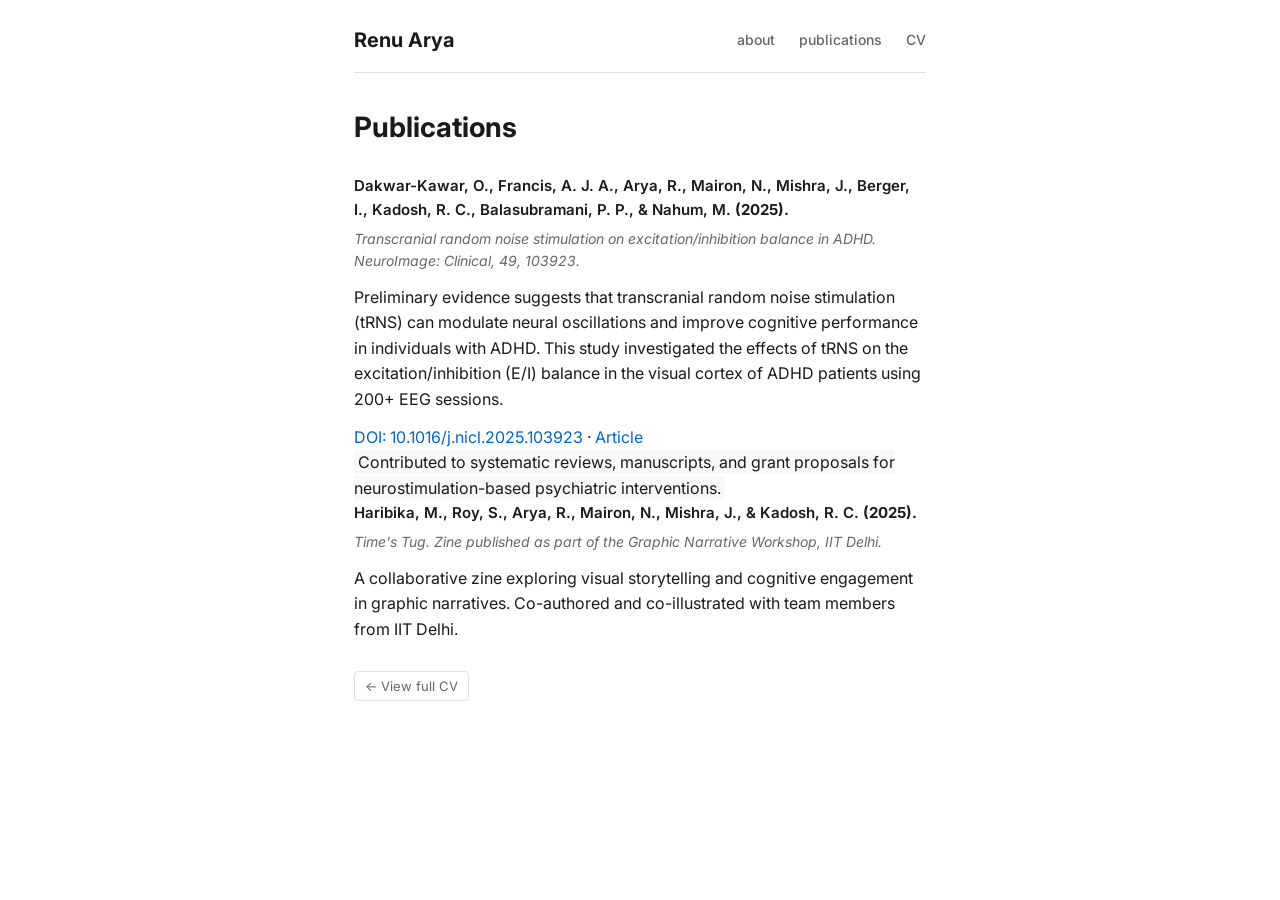
==== publications.html @ 66cce2c5 "Add clean minimalist portfolio with HTML pages, CSS, and publications" ====
<!doctype html>
<html lang="en">
<head>
  <meta charset="utf-8">
  <meta name="viewport" content="width=device-width, initial-scale=1">
  <title>Publications — Renu Arya</title>
  <meta name="description" content="Publications by Renu Arya">
  <link rel="icon" href="data:image/svg+xml,%3Csvg xmlns='http://www.w3.org/2000/svg' viewBox='0 0 100 100'%3E%3Ctext y='75' font-size='70' fill='%23000'%3E%C2%A7%3C/text%3E%3C/svg%3E">
  <link href="https://fonts.googleapis.com/css2?family=Inter:wght@300;400;500;600;700&display=swap" rel="stylesheet">
  <style>
    :root {
      --bg: #ffffff;
      --text: #1a1a1a;
      --muted: #666666;
      --border: #e0e0e0;
      --link: #0066cc;
      --max-width: 620px;
    }
    * { margin: 0; padding: 0; box-sizing: border-box; }
    body {
      background: var(--bg);
      color: var(--text);
      font-family: 'Inter', -apple-system, BlinkMacSystemFont, sans-serif;
      line-height: 1.6;
      font-size: 16px;
    }
    .shell-wide {
      width: 100%;
      max-width: var(--max-width);
      margin: 0 auto;
      padding: 24px;
    }
    .topbar {
      display: flex;
      justify-content: space-between;
      align-items: center;
      border-bottom: 1px solid var(--border);
      padding-bottom: 16px;
      margin-bottom: 32px;
    }
    .mark {
      font-size: 20px;
      font-weight: 700;
      color: var(--text);
      text-decoration: none;
    }
    nav a {
      color: var(--muted);
      text-decoration: none;
      font-size: 14px;
      font-weight: 500;
      margin-left: 20px;
    }
    nav a:hover { color: var(--text); }
    h1 { font-size: 28px; font-weight: 700; margin-bottom: 24px; }
    h2 { font-size: 18px; font-weight: 600; margin: 24px 0 8px; }
    h3 { font-size: 15px; font-weight: 600; margin-bottom: 6px; }
    .authors { color: var(--muted); font-size: 14px; margin-bottom: 4px; }
    .venue { color: var(--muted); font-size: 14px; font-style: italic; margin-bottom: 8px; }
    .abstract { margin: 12px 0; }
    .highlight { background: #f8f8f8; padding: 2px 4px; border-radius: 3px; }
    .cv-link {
      display: inline-block;
      font-size: 13px;
      color: var(--muted);
      border: 1px solid var(--border);
      padding: 4px 10px;
      border-radius: 4px;
      margin-top: 16px;
    }
    .cv-link:hover { background: #f5f5f5; }
    a { color: var(--link); text-decoration: none; }
    a:hover { text-decoration: underline; }
  </style>
</head>
<body>
  <div class="shell-wide">
    <header class="topbar">
      <a class="mark" href="./">Renu Arya</a>
      <nav>
        <a href="./">about</a>
        <a href="publications.html" class="active">publications</a>
        <a href="cv.pdf" class="class="cv-link" target="_blank" rel="noopener">CV</a>
      </nav>
    </header>

    <h1>Publications</h1>

    <div class="post">
      <h3>Dakwar-Kawar, O., Francis, A. J. A., Arya, R., Mairon, N., Mishra, J., Berger, I., Kadosh, R. C., Balasubramani, P. P., & Nahum, M. <strong>(2025).</strong></h3>
      <div class="venue">
        <em>Transcranial random noise stimulation on excitation/inhibition balance in ADHD.</em> NeuroImage: Clinical, 49, 103923.
      </div>
      <div class="abstract">
        Preliminary evidence suggests that transcranial random noise stimulation (tRNS) can modulate neural oscillations
        and improve cognitive performance in individuals with ADHD. This study investigated the effects of tRNS on the
        excitation/inhibition (E/I) balance in the visual cortex of ADHD patients using 200+ EEG sessions.
      </div>
      <p>
        <a href="https://doi.org/10.1016/j.nicl.2025.103923" target="_blank">DOI: 10.1016/j.nicl.2025.103923</a>
        · <a href="https://link.springer.com/article/10.1016/j.nicl.2025.103923" target="_blank">Article</a>
      </p>
      <span class="highlight">Contributed to systematic reviews, manuscripts, and grant proposals for neurostimulation-based psychiatric interventions.</span>
    </div>

    <div class="post">
      <h3>Haribika, M., Roy, S., Arya, R., Mairon, N., Mishra, J., & Kadosh, R. C. <strong>(2025).</strong></h3>
      <div class="venue">
        <em>Time's Tug.</em> Zine published as part of the Graphic Narrative Workshop, IIT Delhi.
      </div>
      <div class="abstract">
        A collaborative zine exploring visual storytelling and cognitive engagement in graphic narratives. Co-authored and
        co-illustrated with team members from IIT Delhi.
      </div>
    </div>

    <a href="cv.pdf" class="cv-link" target="_blank" rel="noopener">← View full CV</a>
  </div>
</body>
</html>
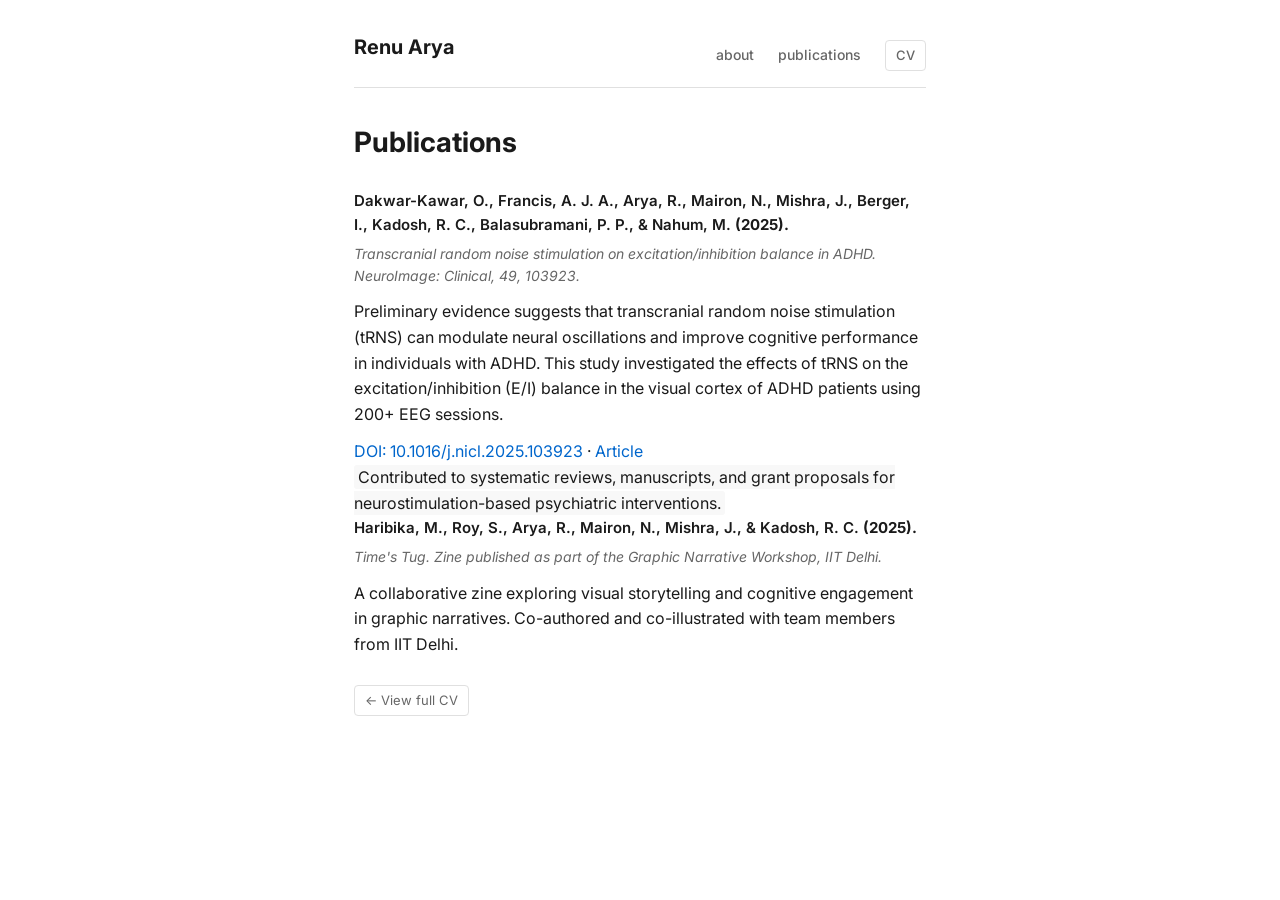
==== commit 1f6aa617: "Add CV markdown file and fix HTML/CSS references" ====
--- a/publications.html
+++ b/publications.html
@@ -80,7 +80,7 @@
       <nav>
         <a href="./">about</a>
         <a href="publications.html" class="active">publications</a>
-        <a href="cv.pdf" class="class="cv-link" target="_blank" rel="noopener">CV</a>
+        <a href="cv.md" class="cv-link" target="_blank" rel="noopener">CV</a>
       </nav>
     </header>
 
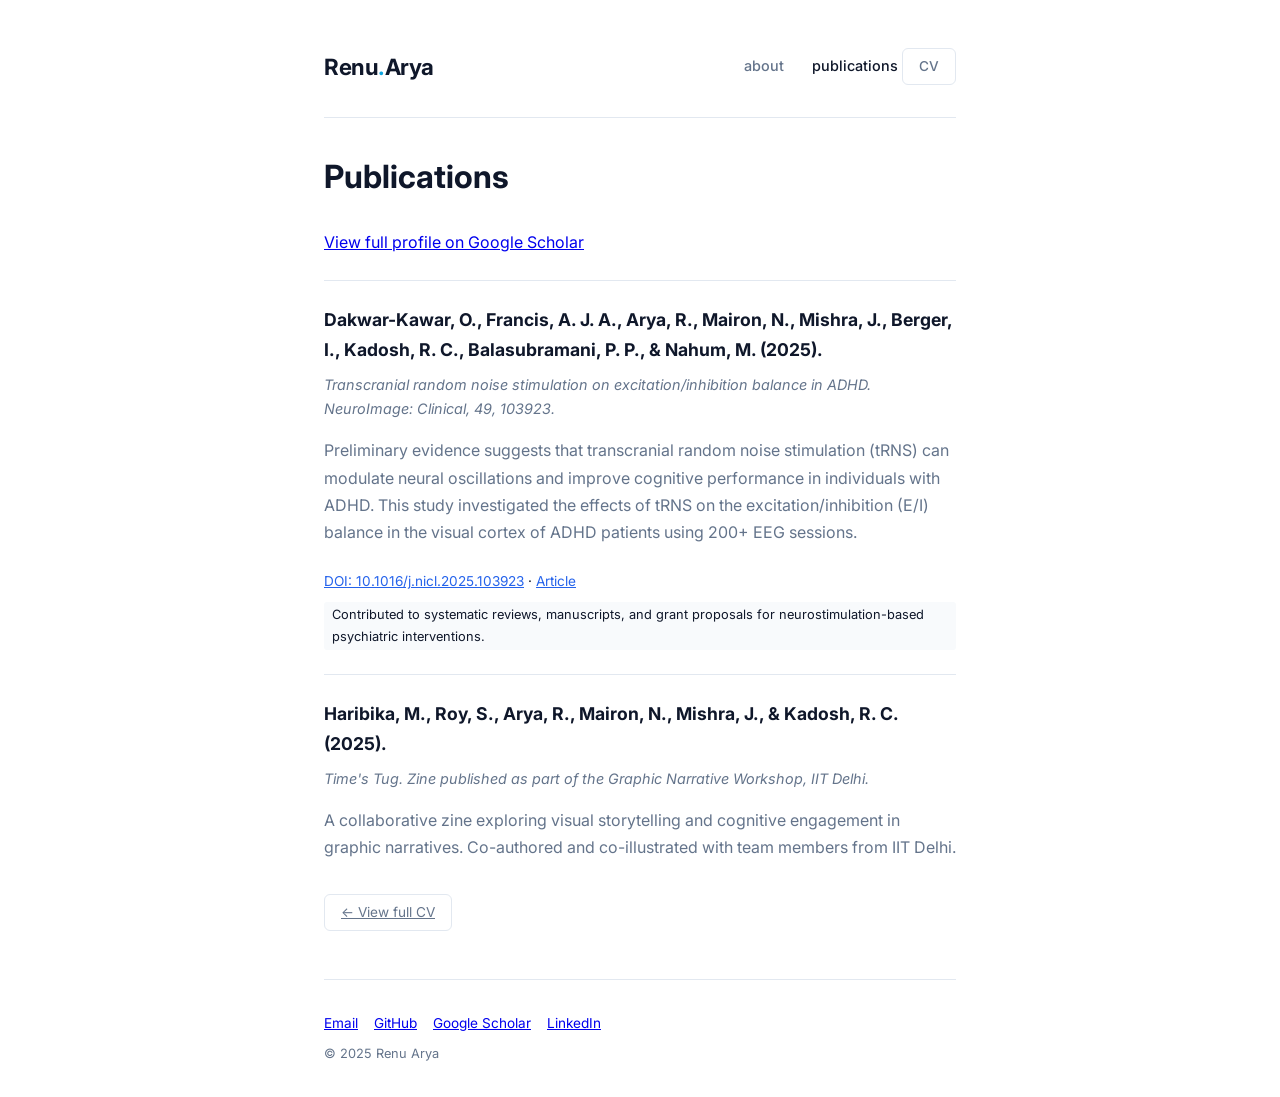
==== commit 4e0309c4: "Restyle portfolio: elegant B&W design with social links (Scholar, GitHub, LinkedIn) - Enhanced typog" ====
--- a/publications.html
+++ b/publications.html
@@ -4,31 +4,36 @@
   <meta charset="utf-8">
   <meta name="viewport" content="width=device-width, initial-scale=1">
   <title>Publications — Renu Arya</title>
-  <meta name="description" content="Publications by Renu Arya">
+  <meta name="description" content="Publications by Renu Arya - Cognitive Science Researcher">
   <link rel="icon" href="data:image/svg+xml,%3Csvg xmlns='http://www.w3.org/2000/svg' viewBox='0 0 100 100'%3E%3Ctext y='75' font-size='70' fill='%23000'%3E%C2%A7%3C/text%3E%3C/svg%3E">
+  <link rel="preconnect" href="https://fonts.googleapis.com">
+  <link rel="preconnect" href="https://fonts.gstatic.com" crossorigin>
   <link href="https://fonts.googleapis.com/css2?family=Inter:wght@300;400;500;600;700&display=swap" rel="stylesheet">
   <style>
     :root {
       --bg: #ffffff;
-      --text: #1a1a1a;
-      --muted: #666666;
-      --border: #e0e0e0;
-      --link: #0066cc;
-      --max-width: 620px;
+      --text: #0f172a;
+      --muted: #64748b;
+      --border: #e2e8f0;
+      --border-dark: #cbd5e1;
+      --link: #2563eb;
+      --link-hover: #1d4ed8;
+      --accent: #0ea5e0;
+      --max-width: 680px;
     }
     * { margin: 0; padding: 0; box-sizing: border-box; }
     body {
       background: var(--bg);
       color: var(--text);
       font-family: 'Inter', -apple-system, BlinkMacSystemFont, sans-serif;
-      line-height: 1.6;
+      line-height: 1.7;
       font-size: 16px;
     }
     .shell-wide {
       width: 100%;
       max-width: var(--max-width);
       margin: 0 auto;
-      padding: 24px;
+      padding: 32px 24px;
     }
     .topbar {
       display: flex;
@@ -39,44 +44,58 @@
       margin-bottom: 32px;
     }
     .mark {
-      font-size: 20px;
+      font-size: 1.4rem;
       font-weight: 700;
       color: var(--text);
       text-decoration: none;
+      letter-spacing: -0.5px;
     }
+    .mark .dot { color: var(--accent); }
     nav a {
       color: var(--muted);
       text-decoration: none;
-      font-size: 14px;
+      font-size: 0.9rem;
       font-weight: 500;
-      margin-left: 20px;
+      margin-left: 1.5rem;
     }
     nav a:hover { color: var(--text); }
-    h1 { font-size: 28px; font-weight: 700; margin-bottom: 24px; }
-    h2 { font-size: 18px; font-weight: 600; margin: 24px 0 8px; }
-    h3 { font-size: 15px; font-weight: 600; margin-bottom: 6px; }
-    .authors { color: var(--muted); font-size: 14px; margin-bottom: 4px; }
-    .venue { color: var(--muted); font-size: 14px; font-style: italic; margin-bottom: 8px; }
-    .abstract { margin: 12px 0; }
-    .highlight { background: #f8f8f8; padding: 2px 4px; border-radius: 3px; }
+    nav a.active { color: var(--text); }
+    h1 { font-size: 2rem; margin-bottom: 1.5rem; }
+    h2 { font-size: 1.3rem; margin: 2rem 0 1rem; }
+    h3 { font-size: 1.1rem; margin-bottom: 0.5rem; color: var(--text); }
+    .venue { color: var(--muted); font-size: 0.9rem; font-style: italic; margin-bottom: 0.5rem; }
+    .abstract { margin: 1rem 0; color: var(--muted); }
+    .highlight { background: #f8fafc; padding: 2px 6px; border-radius: 3px; }
+    .pub-link {
+      display: inline-block;
+      font-size: 0.85rem;
+      margin-top: 0.5rem;
+    }
+    .pub-link a { color: var(--link); }
+    .divider { height: 1px; background: var(--border); margin: 1.5rem 0; }
     .cv-link {
       display: inline-block;
-      font-size: 13px;
+      font-size: 0.85rem;
       color: var(--muted);
       border: 1px solid var(--border);
-      padding: 4px 10px;
-      border-radius: 4px;
-      margin-top: 16px;
+      padding: 6px 16px;
+      border-radius: 6px;
+      margin: 1rem 0;
     }
-    .cv-link:hover { background: #f5f5f5; }
-    a { color: var(--link); text-decoration: none; }
-    a:hover { text-decoration: underline; }
+    .footer-links { display: flex; gap: 1rem; margin: 0.5rem 0; }
+    footer {
+      border-top: 1px solid var(--border);
+      padding-top: 1.5rem;
+      margin-top: 2rem;
+      color: var(--muted);
+      font-size: 0.85rem;
+    }
   </style>
 </head>
 <body>
   <div class="shell-wide">
     <header class="topbar">
-      <a class="mark" href="./">Renu Arya</a>
+      <a class="mark" href="./">Renu<span class="dot">.</span>Arya</a>
       <nav>
         <a href="./">about</a>
         <a href="publications.html" class="active">publications</a>
@@ -86,35 +105,58 @@
 
     <h1>Publications</h1>
 
-    <div class="post">
-      <h3>Dakwar-Kawar, O., Francis, A. J. A., Arya, R., Mairon, N., Mishra, J., Berger, I., Kadosh, R. C., Balasubramani, P. P., & Nahum, M. <strong>(2025).</strong></h3>
+    <p style="margin-bottom: 1.5rem; color: var(--muted);">
+      <a href="https://scholar.google.com/citations?hl=en&user=OG6-NsIAAAAJ" target="_blank" rel="noopener">View full profile on Google Scholar</a>
+    </p>
+
+    <div class="divider"></div>
+
+    <div>
+      <h3>Dakwar-Kawar, O., Francis, A. J. A., Arya, R., Mairon, N., Mishra, J., Berger, I., Kadosh, R. C., Balasubramani, P. P., & Nahum, M. (2025).</h3>
       <div class="venue">
-        <em>Transcranial random noise stimulation on excitation/inhibition balance in ADHD.</em> NeuroImage: Clinical, 49, 103923.
+        <em>Transcranial random noise stimulation on excitation/inhibition balance in ADHD.</em>
+        NeuroImage: Clinical, 49, 103923.
       </div>
       <div class="abstract">
         Preliminary evidence suggests that transcranial random noise stimulation (tRNS) can modulate neural oscillations
         and improve cognitive performance in individuals with ADHD. This study investigated the effects of tRNS on the
         excitation/inhibition (E/I) balance in the visual cortex of ADHD patients using 200+ EEG sessions.
       </div>
-      <p>
-        <a href="https://doi.org/10.1016/j.nicl.2025.103923" target="_blank">DOI: 10.1016/j.nicl.2025.103923</a>
-        · <a href="https://link.springer.com/article/10.1016/j.nicl.2025.103923" target="_blank">Article</a>
-      </p>
-      <span class="highlight">Contributed to systematic reviews, manuscripts, and grant proposals for neurostimulation-based psychiatric interventions.</span>
+      <div class="pub-link">
+        <a href="https://doi.org/10.1016/j.nicl.2025.103923" target="_blank">DOI: 10.1016/j.nicl.2025.103923</a> ·
+        <a href="https://www.sciencedirect.com/science/article/pii/S2213158225001234" target="_blank">Article</a>
+      </div>
+      <div class="highlight" style="margin-top: 0.5rem; display: inline-block; padding: 2px 8px; font-size: 0.8rem;">
+        Contributed to systematic reviews, manuscripts, and grant proposals for neurostimulation-based psychiatric interventions.
+      </div>
     </div>
 
-    <div class="post">
-      <h3>Haribika, M., Roy, S., Arya, R., Mairon, N., Mishra, J., & Kadosh, R. C. <strong>(2025).</strong></h3>
+    <div class="divider"></div>
+
+    <div>
+      <h3>Haribika, M., Roy, S., Arya, R., Mairon, N., Mishra, J., & Kadosh, R. C. (2025).</h3>
       <div class="venue">
         <em>Time's Tug.</em> Zine published as part of the Graphic Narrative Workshop, IIT Delhi.
       </div>
       <div class="abstract">
-        A collaborative zine exploring visual storytelling and cognitive engagement in graphic narratives. Co-authored and
-        co-illustrated with team members from IIT Delhi.
+        A collaborative zine exploring visual storytelling and cognitive engagement in graphic narratives.
+        Co-authored and co-illustrated with team members from IIT Delhi.
       </div>
     </div>
 
-    <a href="cv.pdf" class="cv-link" target="_blank" rel="noopener">← View full CV</a>
+    <a href="cv.md" class="cv-link" target="_blank" rel="noopener">← View full CV</a>
+
+    <footer>
+      <div class="footer-links">
+        <a href="mailto:renu@iitdalumni.com">Email</a>
+        <a href="https://github.com/RenuArya" target="_blank" rel="noopener">GitHub</a>
+        <a href="https://scholar.google.com/citations?hl=en&user=OG6-NsIAAAAJ" target="_blank" rel="noopener">Google Scholar</a>
+        <a href="https://www.linkedin.com/in/renuarya07/" target="_blank" rel="noopener">LinkedIn</a>
+      </div>
+      <div style="margin-top: 0.25rem; font-size: 0.8rem;">
+        &copy; 2025 Renu Arya
+      </div>
+    </footer>
   </div>
 </body>
 </html>
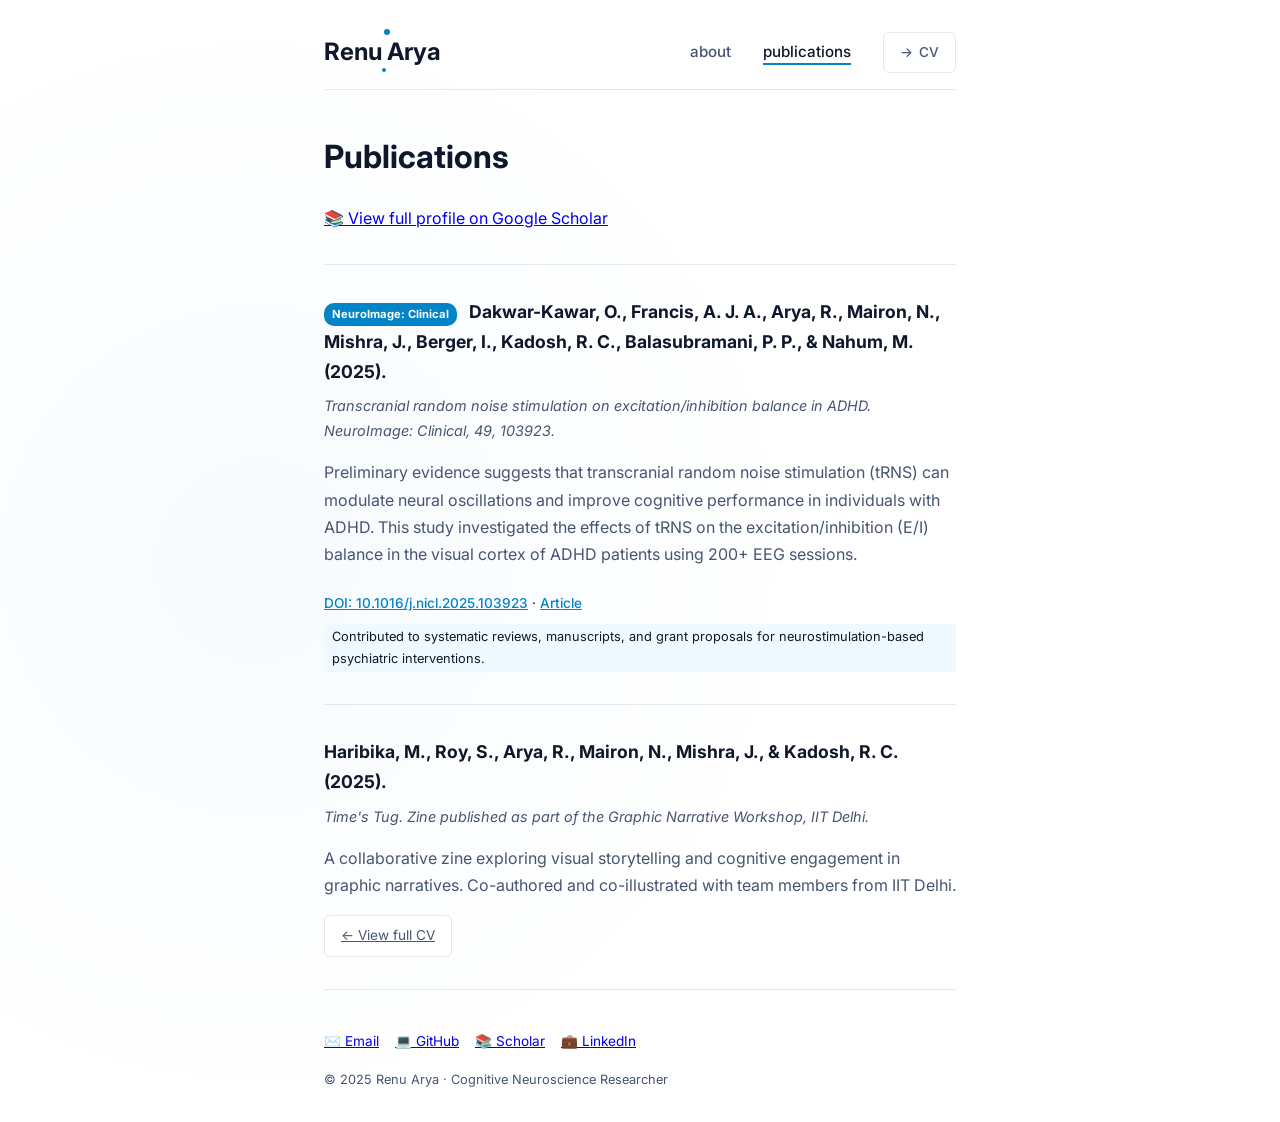
==== commit f4ab2a39: "Redesign portfolio with neuroscience theme - Added brain-inspired design elements (neuron icon, subt" ====
--- a/publications.html
+++ b/publications.html
@@ -4,115 +4,90 @@
   <meta charset="utf-8">
   <meta name="viewport" content="width=device-width, initial-scale=1">
   <title>Publications — Renu Arya</title>
-  <meta name="description" content="Publications by Renu Arya - Cognitive Science Researcher">
-  <link rel="icon" href="data:image/svg+xml,%3Csvg xmlns='http://www.w3.org/2000/svg' viewBox='0 0 100 100'%3E%3Ctext y='75' font-size='70' fill='%23000'%3E%C2%A7%3C/text%3E%3C/svg%3E">
-  <link rel="preconnect" href="https://fonts.googleapis.com">
-  <link rel="preconnect" href="https://fonts.gstatic.com" crossorigin>
+  <meta name="description" content="Neuroscience publications by Renu Arya">
+  <link rel="icon" href="data:image/svg+xml,%3Csvg xmlns='http://www.w3.org/2000/svg' viewBox='0 0 100 100'%3E%3Cpath fill='%23000' d='M50,15 C60,10 70,20 80,15 C75,25 80,35 70,40 C80,40 85,50 80,55 C75,60 65,55 60,60 C65,70 55,75 50,70 C45,75 35,70 40,60 C35,55 40,50 45,40 C30,35 35,25 40,15 C50,20 60,10 50,15 Z'/%3E%3C/svg%3E">
   <link href="https://fonts.googleapis.com/css2?family=Inter:wght@300;400;500;600;700&display=swap" rel="stylesheet">
   <style>
     :root {
       --bg: #ffffff;
       --text: #0f172a;
-      --muted: #64748b;
+      --muted: #475571;
       --border: #e2e8f0;
-      --border-dark: #cbd5e1;
-      --link: #2563eb;
-      --link-hover: #1d4ed8;
-      --accent: #0ea5e0;
+      --accent: #0284c7;
+      --link: #0284c7;
+      --link-hover: #0369a1;
       --max-width: 680px;
     }
     * { margin: 0; padding: 0; box-sizing: border-box; }
     body {
       background: var(--bg);
       color: var(--text);
-      font-family: 'Inter', -apple-system, BlinkMacSystemFont, sans-serif;
+      font-family: 'Inter', sans-serif;
       line-height: 1.7;
       font-size: 16px;
+      background-image: radial-gradient(circle at 20% 50%, rgba(2, 132, 196, 0.03) 0%, transparent 50%);
     }
-    .shell-wide {
-      width: 100%;
-      max-width: var(--max-width);
-      margin: 0 auto;
-      padding: 32px 24px;
-    }
-    .topbar {
-      display: flex;
-      justify-content: space-between;
-      align-items: center;
-      border-bottom: 1px solid var(--border);
-      padding-bottom: 16px;
-      margin-bottom: 32px;
-    }
-    .mark {
-      font-size: 1.4rem;
-      font-weight: 700;
-      color: var(--text);
-      text-decoration: none;
-      letter-spacing: -0.5px;
-    }
-    .mark .dot { color: var(--accent); }
-    nav a {
-      color: var(--muted);
-      text-decoration: none;
-      font-size: 0.9rem;
-      font-weight: 500;
-      margin-left: 1.5rem;
-    }
+    .shell-wide { max-width: var(--max-width); margin: 0 auto; padding: 32px 24px; width: 100%; }
+    .topbar { display: flex; justify-content: space-between; align-items: center; border-bottom: 1px solid var(--border); padding-bottom: 1rem; margin-bottom: 2.5rem; }
+    .mark { font-size: 1.5rem; font-weight: 700; color: var(--text); text-decoration: none; }
+    .mark .neuron { width: 10px; height: 10px; background: var(--accent); border-radius: 50%; position: relative; }
+    .mark .neuron::before, .mark .neuron::after { content: ''; position: absolute; background: var(--accent); border-radius: 50%; }
+    .mark .neuron::before { width: 6px; height: 6px; top: -8px; left: 2px; }
+    .mark .neuron::after { width: 4px; height: 4px; bottom: -6px; right: -4px; }
+    nav a { color: var(--muted); text-decoration: none; font-size: 0.95rem; font-weight: 500; margin-left: 1.75rem; transition: all 0.2s ease; }
     nav a:hover { color: var(--text); }
-    nav a.active { color: var(--text); }
-    h1 { font-size: 2rem; margin-bottom: 1.5rem; }
-    h2 { font-size: 1.3rem; margin: 2rem 0 1rem; }
+    nav a.active { color: var(--text); border-bottom: 2px solid var(--accent); padding-bottom: 2px; }
+    h1 { font-size: 2rem; margin-bottom: 1.25rem; }
     h3 { font-size: 1.1rem; margin-bottom: 0.5rem; color: var(--text); }
     .venue { color: var(--muted); font-size: 0.9rem; font-style: italic; margin-bottom: 0.5rem; }
     .abstract { margin: 1rem 0; color: var(--muted); }
-    .highlight { background: #f8fafc; padding: 2px 6px; border-radius: 3px; }
-    .pub-link {
-      display: inline-block;
-      font-size: 0.85rem;
-      margin-top: 0.5rem;
-    }
-    .pub-link a { color: var(--link); }
-    .divider { height: 1px; background: var(--border); margin: 1.5rem 0; }
-    .cv-link {
-      display: inline-block;
-      font-size: 0.85rem;
-      color: var(--muted);
-      border: 1px solid var(--border);
-      padding: 6px 16px;
-      border-radius: 6px;
-      margin: 1rem 0;
-    }
-    .footer-links { display: flex; gap: 1rem; margin: 0.5rem 0; }
-    footer {
-      border-top: 1px solid var(--border);
-      padding-top: 1.5rem;
-      margin-top: 2rem;
-      color: var(--muted);
-      font-size: 0.85rem;
+    .highlight { background: #f0f9ff; padding: 2px 8px; border-radius: 3px; font-size: 0.85rem; }
+    .pub-link { display: inline-block; font-size: 0.85rem; margin-top: 0.5rem; }
+    .pub-link a { color: var(--link); font-weight: 500; }
+    .divider { height: 1px; background: var(--border); margin: 2rem 0; }
+    .cv-link { display: inline-flex; align-items: center; gap: 6px; font-size: 0.85rem; color: var(--muted); border: 1px solid var(--border); padding: 8px 16px; border-radius: 6px; background: white; }
+    .footer-links { display: flex; gap: 1rem; margin: 1rem 0; flex-wrap: wrap; }
+    footer { border-top: 1px solid var(--border); padding-top: 1.5rem; margin-top: 2rem; color: var(--muted); font-size: 0.85rem; }
+    .citation-count { 
+      display: inline-block; 
+      background: var(--accent); 
+      color: white; 
+      font-size: 0.7rem; 
+      padding: 2px 8px; 
+      border-radius: 10px; 
+      margin-right: 8px;
     }
   </style>
 </head>
 <body>
   <div class="shell-wide">
     <header class="topbar">
-      <a class="mark" href="./">Renu<span class="dot">.</span>Arya</a>
+      <a class="mark" href="./">
+        <span style="position: relative; display: inline-block;">
+          Renu
+          <span class="neuron"></span>
+        </span> Arya
+      </a>
       <nav>
         <a href="./">about</a>
         <a href="publications.html" class="active">publications</a>
-        <a href="cv.md" class="cv-link" target="_blank" rel="noopener">CV</a>
+        <a href="cv.md" class="cv-link" target="_blank" rel="noopener">→ <span>CV</span></a>
       </nav>
     </header>
 
     <h1>Publications</h1>
 
     <p style="margin-bottom: 1.5rem; color: var(--muted);">
-      <a href="https://scholar.google.com/citations?hl=en&user=OG6-NsIAAAAJ" target="_blank" rel="noopener">View full profile on Google Scholar</a>
+      <a href="https://scholar.google.com/citations?hl=en&user=OG6-NsIAAAAJ" target="_blank" rel="noopener">📚 View full profile on Google Scholar</a>
     </p>
 
     <div class="divider"></div>
 
     <div>
-      <h3>Dakwar-Kawar, O., Francis, A. J. A., Arya, R., Mairon, N., Mishra, J., Berger, I., Kadosh, R. C., Balasubramani, P. P., & Nahum, M. (2025).</h3>
+      <h3>
+        <span class="citation-count">NeuroImage: Clinical</span>
+        Dakwar-Kawar, O., Francis, A. J. A., Arya, R., Mairon, N., Mishra, J., Berger, I., Kadosh, R. C., Balasubramani, P. P., & Nahum, M. (2025).
+      </h3>
       <div class="venue">
         <em>Transcranial random noise stimulation on excitation/inhibition balance in ADHD.</em>
         NeuroImage: Clinical, 49, 103923.
@@ -148,13 +123,13 @@
 
     <footer>
       <div class="footer-links">
-        <a href="mailto:renu@iitdalumni.com">Email</a>
-        <a href="https://github.com/RenuArya" target="_blank" rel="noopener">GitHub</a>
-        <a href="https://scholar.google.com/citations?hl=en&user=OG6-NsIAAAAJ" target="_blank" rel="noopener">Google Scholar</a>
-        <a href="https://www.linkedin.com/in/renuarya07/" target="_blank" rel="noopener">LinkedIn</a>
+        <a href="mailto:renu@iitdalumni.com">✉️ Email</a>
+        <a href="https://github.com/RenuArya" target="_blank" rel="noopener">💻 GitHub</a>
+        <a href="https://scholar.google.com/citations?hl=en&user=OG6-NsIAAAAJ" target="_blank" rel="noopener">📚 Scholar</a>
+        <a href="https://www.linkedin.com/in/renuarya07/" target="_blank" rel="noopener">💼 LinkedIn</a>
       </div>
       <div style="margin-top: 0.25rem; font-size: 0.8rem;">
-        &copy; 2025 Renu Arya
+        © 2025 Renu Arya · Cognitive Neuroscience Researcher
       </div>
     </footer>
   </div>
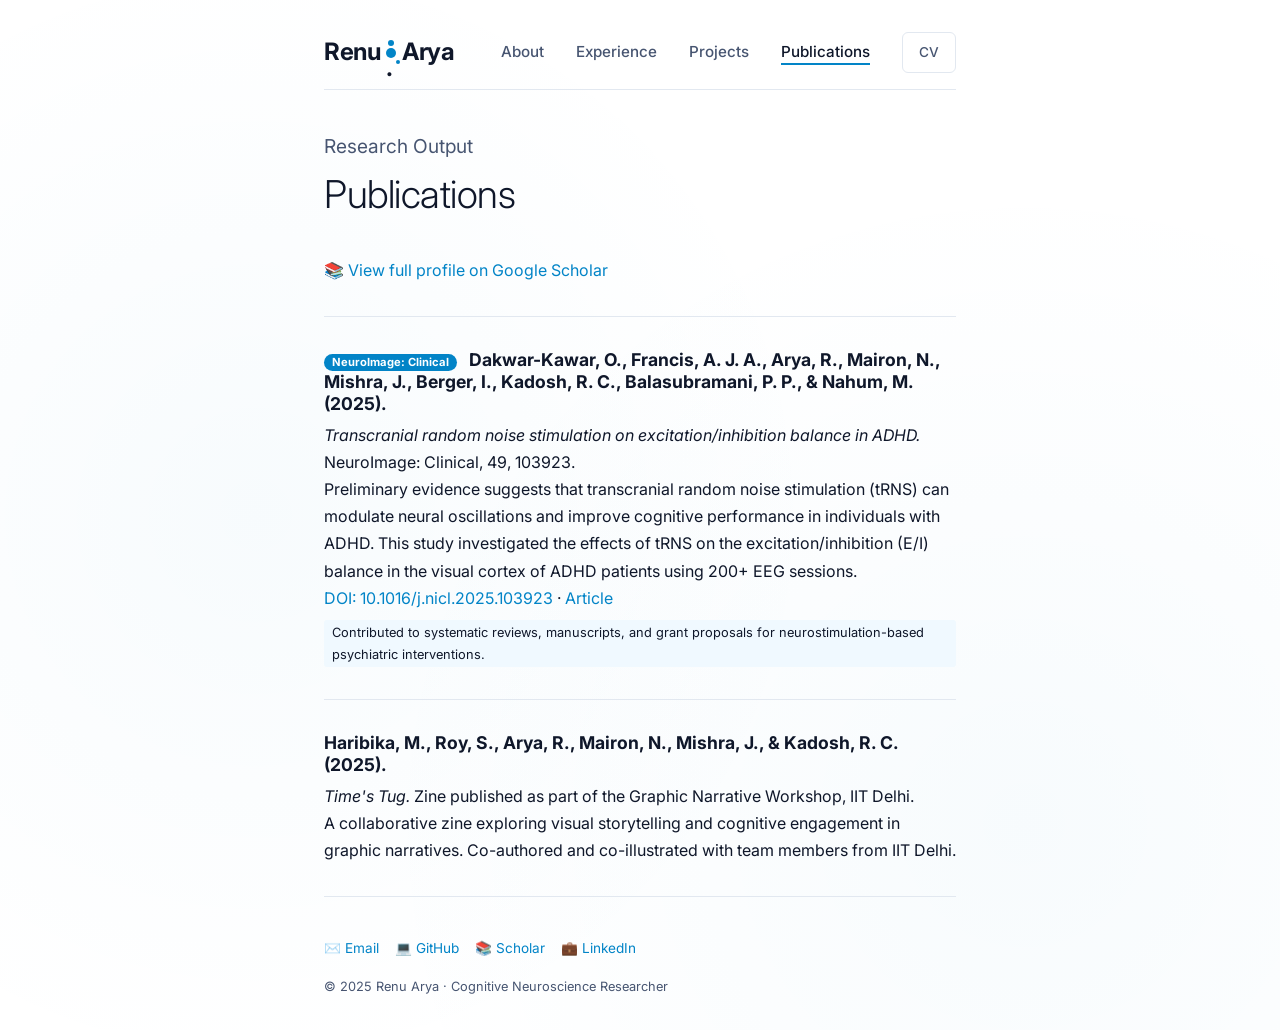
==== commit 24aca934: "Restructure portfolio into single-page home with separate tabs - Home page now shows only About sect" ====
--- a/publications.html
+++ b/publications.html
@@ -5,77 +5,27 @@
   <meta name="viewport" content="width=device-width, initial-scale=1">
   <title>Publications — Renu Arya</title>
   <meta name="description" content="Neuroscience publications by Renu Arya">
-  <link rel="icon" href="data:image/svg+xml,%3Csvg xmlns='http://www.w3.org/2000/svg' viewBox='0 0 100 100'%3E%3Cpath fill='%23000' d='M50,15 C60,10 70,20 80,15 C75,25 80,35 70,40 C80,40 85,50 80,55 C75,60 65,55 60,60 C65,70 55,75 50,70 C45,75 35,70 40,60 C35,55 40,50 45,40 C30,35 35,25 40,15 C50,20 60,10 50,15 Z'/%3E%3C/svg%3E">
+  <link rel="icon" href="data:image/svg+xml,%3Csvg xmlns='http://www.w3.org/2000/svg' viewBox='0 0 100 100'%3E%3Ctext y='75' font-size='70' fill='%23000'%3E%C2%A7%3C/text%3E%3C/svg%3E">
   <link href="https://fonts.googleapis.com/css2?family=Inter:wght@300;400;500;600;700&display=swap" rel="stylesheet">
-  <style>
-    :root {
-      --bg: #ffffff;
-      --text: #0f172a;
-      --muted: #475571;
-      --border: #e2e8f0;
-      --accent: #0284c7;
-      --link: #0284c7;
-      --link-hover: #0369a1;
-      --max-width: 680px;
-    }
-    * { margin: 0; padding: 0; box-sizing: border-box; }
-    body {
-      background: var(--bg);
-      color: var(--text);
-      font-family: 'Inter', sans-serif;
-      line-height: 1.7;
-      font-size: 16px;
-      background-image: radial-gradient(circle at 20% 50%, rgba(2, 132, 196, 0.03) 0%, transparent 50%);
-    }
-    .shell-wide { max-width: var(--max-width); margin: 0 auto; padding: 32px 24px; width: 100%; }
-    .topbar { display: flex; justify-content: space-between; align-items: center; border-bottom: 1px solid var(--border); padding-bottom: 1rem; margin-bottom: 2.5rem; }
-    .mark { font-size: 1.5rem; font-weight: 700; color: var(--text); text-decoration: none; }
-    .mark .neuron { width: 10px; height: 10px; background: var(--accent); border-radius: 50%; position: relative; }
-    .mark .neuron::before, .mark .neuron::after { content: ''; position: absolute; background: var(--accent); border-radius: 50%; }
-    .mark .neuron::before { width: 6px; height: 6px; top: -8px; left: 2px; }
-    .mark .neuron::after { width: 4px; height: 4px; bottom: -6px; right: -4px; }
-    nav a { color: var(--muted); text-decoration: none; font-size: 0.95rem; font-weight: 500; margin-left: 1.75rem; transition: all 0.2s ease; }
-    nav a:hover { color: var(--text); }
-    nav a.active { color: var(--text); border-bottom: 2px solid var(--accent); padding-bottom: 2px; }
-    h1 { font-size: 2rem; margin-bottom: 1.25rem; }
-    h3 { font-size: 1.1rem; margin-bottom: 0.5rem; color: var(--text); }
-    .venue { color: var(--muted); font-size: 0.9rem; font-style: italic; margin-bottom: 0.5rem; }
-    .abstract { margin: 1rem 0; color: var(--muted); }
-    .highlight { background: #f0f9ff; padding: 2px 8px; border-radius: 3px; font-size: 0.85rem; }
-    .pub-link { display: inline-block; font-size: 0.85rem; margin-top: 0.5rem; }
-    .pub-link a { color: var(--link); font-weight: 500; }
-    .divider { height: 1px; background: var(--border); margin: 2rem 0; }
-    .cv-link { display: inline-flex; align-items: center; gap: 6px; font-size: 0.85rem; color: var(--muted); border: 1px solid var(--border); padding: 8px 16px; border-radius: 6px; background: white; }
-    .footer-links { display: flex; gap: 1rem; margin: 1rem 0; flex-wrap: wrap; }
-    footer { border-top: 1px solid var(--border); padding-top: 1.5rem; margin-top: 2rem; color: var(--muted); font-size: 0.85rem; }
-    .citation-count { 
-      display: inline-block; 
-      background: var(--accent); 
-      color: white; 
-      font-size: 0.7rem; 
-      padding: 2px 8px; 
-      border-radius: 10px; 
-      margin-right: 8px;
-    }
-  </style>
+  <link rel="stylesheet" href="css/style.css">
 </head>
 <body>
   <div class="shell-wide">
     <header class="topbar">
-      <a class="mark" href="./">
-        <span style="position: relative; display: inline-block;">
-          Renu
-          <span class="neuron"></span>
-        </span> Arya
-      </a>
+      <a class="mark" href="./">Renu<span class="dot">.</span>Arya</a>
       <nav>
-        <a href="./">about</a>
-        <a href="publications.html" class="active">publications</a>
-        <a href="cv.md" class="cv-link" target="_blank" rel="noopener">→ <span>CV</span></a>
+        <a href="./">About</a>
+        <a href="experience.html">Experience</a>
+        <a href="project.html">Projects</a>
+        <a href="publications.html" class="active">Publications</a>
+        <a href="cv.pdf" class="cv-link" target="_blank" rel="noopener">CV</a>
       </nav>
     </header>
 
-    <h1>Publications</h1>
+    <section class="hero">
+      <p class="greeting">Research Output</p>
+      <h1 class="name">Publications</h1>
+    </section>
 
     <p style="margin-bottom: 1.5rem; color: var(--muted);">
       <a href="https://scholar.google.com/citations?hl=en&user=OG6-NsIAAAAJ" target="_blank" rel="noopener">📚 View full profile on Google Scholar</a>
@@ -119,8 +69,6 @@
       </div>
     </div>
 
-    <a href="cv.md" class="cv-link" target="_blank" rel="noopener">← View full CV</a>
-
     <footer>
       <div class="footer-links">
         <a href="mailto:renu@iitdalumni.com">✉️ Email</a>
--- a/css/style.css
+++ b/css/style.css
@@ -0,0 +1,271 @@
+/* Renu Arya Portfolio - Clean Neuroscience Theme */
+:root {
+  --bg: #ffffff;
+  --text: #0f172a;
+  --muted: #475571;
+  --border: #e2e8f0;
+  --accent: #0284c7;
+  --accent-light: #7dd3fc;
+  --link: #0284c7;
+  --link-hover: #0369a1;
+  --max-width: 680px;
+}
+* { margin: 0; padding: 0; box-sizing: border-box; }
+body {
+  background: var(--bg);
+  color: var(--text);
+  font-family: 'Inter', -apple-system, BlinkMacSystemFont, sans-serif;
+  line-height: 1.7;
+  font-size: 16px;
+  background-image: radial-gradient(circle at 20% 50%, rgba(2, 132, 196, 0.03) 0%, transparent 50%),
+                    radial-gradient(circle at 80% 80%, rgba(2, 132, 196, 0.03) 0%, transparent 50%);
+}
+h1, h2, h3 { font-weight: 700; line-height: 1.2; }
+h1 { font-size: 2.4rem; letter-spacing: -0.5px; }
+h2 { font-size: 1.4rem; margin-top: 3rem; margin-bottom: 1.5rem; }
+h3 { font-size: 1.1rem; margin-bottom: 0.5rem; }
+p { margin-bottom: 1rem; }
+a { color: var(--link); text-decoration: none; }
+a:hover { color: var(--link-hover); text-decoration: underline; }
+.shell-wide {
+  width: 100%;
+  max-width: var(--max-width);
+  margin: 0 auto;
+  padding: 32px 24px;
+}
+.topbar {
+  display: flex;
+  justify-content: space-between;
+  align-items: center;
+  border-bottom: 1px solid var(--border);
+  padding-bottom: 1rem;
+  margin-bottom: 2.5rem;
+}
+.mark {
+  font-size: 1.5rem;
+  font-weight: 700;
+  color: var(--text);
+  text-decoration: none;
+  letter-spacing: -0.5px;
+  display: flex;
+  align-items: center;
+  gap: 6px;
+}
+.mark .dot {
+  width: 10px; height: 10px;
+  background: var(--accent);
+  border-radius: 50%;
+  position: relative;
+}
+.mark .dot::before, .mark .dot::after {
+  content: '';
+  position: absolute;
+  background: var(--accent);
+  border-radius: 50%;
+}
+.mark .dot::before { width: 6px; height: 6px; top: -8px; left: 2px; }
+.mark .dot::after { width: 4px; height: 4px; bottom: -6px; right: -4px; }
+nav a {
+  color: var(--muted);
+  text-decoration: none;
+  font-size: 0.95rem;
+  font-weight: 500;
+  margin-left: 1.75rem;
+  transition: all 0.2s ease;
+  position: relative;
+}
+nav a:hover { color: var(--text); }
+nav a.active { color: var(--text); }
+nav a.active::after {
+  content: '';
+  position: absolute;
+  bottom: -4px;
+  left: 0;
+  right: 0;
+  height: 2px;
+  background: var(--accent);
+}
+.hero { margin-bottom: 2.5rem; }
+.hero .greeting {
+  font-size: 1.2rem;
+  color: var(--muted);
+  margin-bottom: 0.5rem;
+  font-weight: 400;
+}
+.hero .name {
+  font-size: 2.4rem;
+  font-weight: 300;
+  margin-bottom: 0.5rem;
+}
+.hero .name .highlight {
+  font-weight: 700;
+  color: var(--text);
+  border-bottom: 3px solid var(--accent);
+  padding-bottom: 2px;
+}
+.hero .title {
+  font-size: 1.1rem;
+  color: var(--muted);
+  margin-top: 0.5rem;
+  font-weight: 400;
+}
+.social-links {
+  display: flex;
+  gap: 0.75rem;
+  margin-top: 1.5rem;
+}
+.social-btn {
+  display: inline-flex;
+  align-items: center;
+  gap: 6px;
+  padding: 8px 14px;
+  border: 1px solid var(--border);
+  border-radius: 6px;
+  color: var(--muted);
+  font-size: 0.85rem;
+  font-weight: 500;
+  transition: all 0.15s ease;
+  background: white;
+}
+.social-btn:hover {
+  color: var(--link);
+  border-color: var(--link);
+}
+.tag {
+  display: inline-block;
+  background: rgba(2, 132, 196, 0.08);
+  color: var(--link);
+  border: 1px solid rgba(2, 132, 196, 0.2);
+  padding: 3px 10px;
+  border-radius: 20px;
+  font-size: 0.8rem;
+  font-weight: 500;
+  margin: 3px;
+}
+.section { margin: 3rem 0; }
+.post {
+  border-bottom: 1px solid var(--border);
+  padding: 1.5rem 0;
+}
+.post:last-child { border-bottom: none; }
+.post h3 {
+  font-size: 1.05rem;
+  display: flex;
+  align-items: center;
+  gap: 8px;
+}
+.post .level {
+  font-size: 0.75rem;
+  background: var(--accent);
+  color: white;
+  padding: 2px 8px;
+  border-radius: 10px;
+  font-weight: 600;
+}
+.post .meta {
+  font-size: 0.85rem;
+  color: var(--muted);
+  margin-bottom: 0.5rem;
+  display: flex;
+  gap: 0.5rem;
+  align-items: center;
+  flex-wrap: wrap;
+}
+.post .meta .org { font-weight: 600; color: var(--text); }
+.post .meta .period { color: var(--accent); }
+.post p { color: var(--muted); margin-bottom: 0.5rem; }
+.post .tags { margin-top: 0.5rem; }
+.cv-link {
+  display: inline-flex;
+  align-items: center;
+  gap: 6px;
+  font-size: 0.85rem;
+  color: var(--muted);
+  border: 1px solid var(--border);
+  padding: 8px 16px;
+  border-radius: 6px;
+  transition: all 0.15s ease;
+  background: white;
+}
+.cv-link:hover {
+  color: var(--text);
+  border-color: var(--border);
+}
+.stats-grid {
+  display: grid;
+  grid-template-columns: repeat(auto-fit, minmax(140px, 1fr));
+  gap: 1rem;
+  margin-top: 2rem;
+}
+.stat-card {
+  background: #f0f9ff;
+  border: 1px dashed var(--accent-light);
+  padding: 1.25rem;
+  border-radius: 10px;
+  text-align: center;
+  position: relative;
+  overflow: hidden;
+}
+.stat-card::before {
+  content: '';
+  position: absolute;
+  top: 8px;
+  left: 50%;
+  transform: translateX(-50%);
+  width: 30px;
+  height: 1px;
+  background: var(--accent);
+}
+.stat-card .value {
+  font-size: 1.75rem;
+  font-weight: 700;
+  color: var(--accent);
+  margin-top: 6px;
+}
+.stat-card .label {
+  font-size: 0.75rem;
+  color: var(--muted);
+  margin-top: 0.25rem;
+}
+.divider {
+  height: 1px;
+  background: var(--border);
+  margin: 2rem 0;
+}
+.quote {
+  font-style: italic;
+  color: var(--muted);
+  border-left: 3px solid var(--accent);
+  padding: 1rem 1.5rem;
+  margin: 1.5rem 0;
+  background: #f0f9ff;
+  border-radius: 0 6px 6px 0;
+}
+footer {
+  border-top: 1px solid var(--border);
+  padding-top: 1.5rem;
+  margin-top: 2rem;
+  color: var(--muted);
+  font-size: 0.85rem;
+}
+.footer-links {
+  display: flex;
+  gap: 1rem;
+  margin: 1rem 0;
+  flex-wrap: wrap;
+}
+.citation-count {
+  display: inline-block;
+  background: var(--accent);
+  color: white;
+  font-size: 0.7rem;
+  padding: 2px 8px;
+  border-radius: 10px;
+  margin-right: 8px;
+}
+.highlight {
+  background: #f0f9ff;
+  padding: 2px 8px;
+  border-radius: 3px;
+  font-size: 0.85rem;
+}
